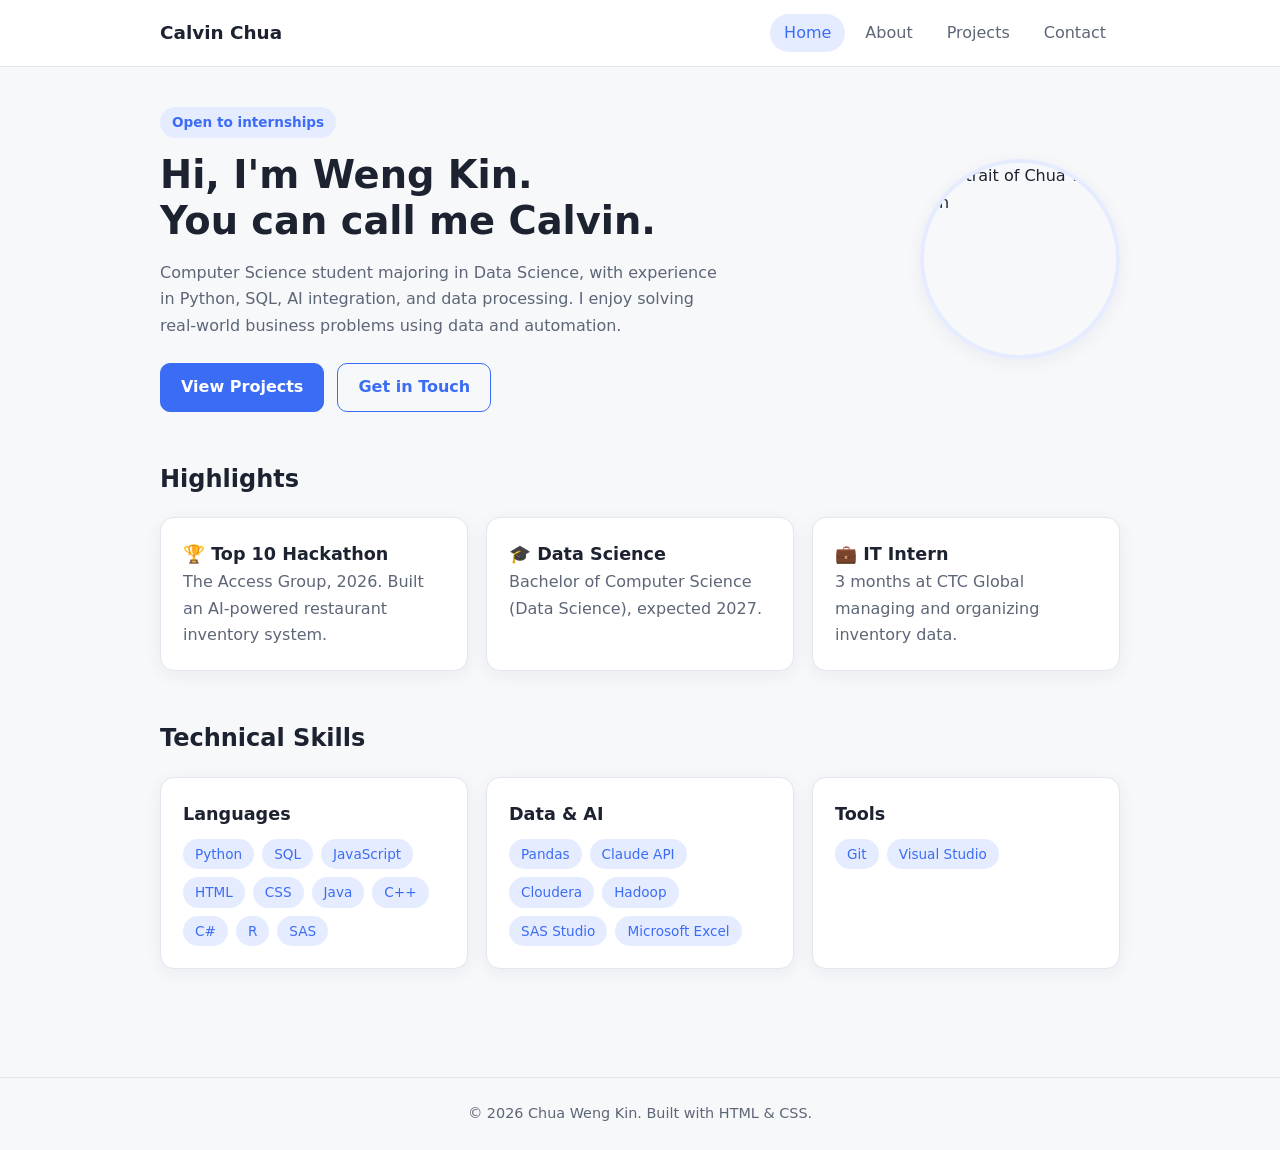
==== index.html @ 623c84b6 "add script" ====
<!DOCTYPE html>
<html lang="en">
<head>
    <meta charset="UTF-8">
    <meta name="viewport" content="width=device-width, initial-scale=1">
    <meta name="description" content="Portfolio of Chua Weng Kin (Calvin), Computer Science (Data Science) student.">
    <title>Chua Weng Kin | Portfolio</title>
    <link rel="stylesheet" href="resources/style.css">
    <script src="resources/theme.js"></script>
</head>
<body>
    <header>
        <nav class="nav">
            <a class="logo" href="index.html">Calvin Chua</a>
            <ul>
                <li><a class="active" href="index.html">Home</a></li>
                <li><a href="about.html">About</a></li>
                <li><a href="projects.html">Projects</a></li>
                <li><a href="contact.html">Contact</a></li>
            </ul>
        </nav>
    </header>

    <main>
        <section class="hero">
            <div class="hero-text">
                <span class="tag">Open to internships</span>
                <h1>Hi, I'm Weng Kin.<br>You can call me Calvin.</h1>
                <p>
                    Computer Science student majoring in Data Science, with experience in Python, SQL,
                    AI integration, and data processing. I enjoy solving real-world business problems
                    using data and automation.
                </p>
                <a class="btn btn-primary" href="projects.html">View Projects</a>
                <a class="btn btn-outline" href="contact.html">Get in Touch</a>
            </div>
            <img src="resources/woody.jpg" alt="Portrait of Chua Weng Kin">
        </section>

        <section>
            <h2>Highlights</h2>
            <div class="grid grid-3">
                <div class="card">
                    <h3>🏆 Top 10 Hackathon</h3>
                    <p class="muted">The Access Group, 2026. Built an AI-powered restaurant inventory system.</p>
                </div>
                <div class="card">
                    <h3>🎓 Data Science</h3>
                    <p class="muted">Bachelor of Computer Science (Data Science), expected 2027.</p>
                </div>
                <div class="card">
                    <h3>💼 IT Intern</h3>
                    <p class="muted">3 months at CTC Global managing and organizing inventory data.</p>
                </div>
            </div>
        </section>

        <section>
            <h2>Technical Skills</h2>
            <div class="grid grid-3">
                <div class="card">
                    <h3>Languages</h3>
                    <div class="chips">
                        <span class="chip">Python</span><span class="chip">SQL</span>
                        <span class="chip">JavaScript</span><span class="chip">HTML</span>
                        <span class="chip">CSS</span><span class="chip">Java</span>
                        <span class="chip">C++</span><span class="chip">C#</span>
                        <span class="chip">R</span><span class="chip">SAS</span>
                    </div>
                </div>
                <div class="card">
                    <h3>Data &amp; AI</h3>
                    <div class="chips">
                        <span class="chip">Pandas</span><span class="chip">Claude API</span>
                        <span class="chip">Cloudera</span><span class="chip">Hadoop</span>
                        <span class="chip">SAS Studio</span><span class="chip">Microsoft Excel</span>
                    </div>
                </div>
                <div class="card">
                    <h3>Tools</h3>
                    <div class="chips">
                        <span class="chip">Git</span><span class="chip">Visual Studio</span>
                    </div>
                </div>
            </div>
        </section>
    </main>

    <footer>&copy; 2026 Chua Weng Kin. Built with HTML &amp; CSS.</footer>
</body>
</html>
---- resources/style.css ----
:root {
  --bg: #f7f8fa;
  --surface: #ffffff;
  --text: #1c2230;
  --muted: #5d6677;
  --accent: #3b6cf6;
  --accent-soft: #e6ecff;
  --border: #e2e6ee;
  --radius: 14px;
  --shadow: 0 4px 18px rgba(20, 30, 60, 0.06);
}

:root[data-theme="dark"] {
  --bg: #0f131b;
  --surface: #171c27;
  --text: #e8ecf4;
  --muted: #9aa4b8;
  --accent: #7b9cff;
  --accent-soft: #212a44;
  --border: #262d3c;
  --shadow: 0 4px 18px rgba(0, 0, 0, 0.35);
}

* { box-sizing: border-box; margin: 0; padding: 0; }

html { scroll-behavior: smooth; }

body {
  font-family: system-ui, -apple-system, "Segoe UI", Roboto, sans-serif;
  background: var(--bg);
  color: var(--text);
  line-height: 1.65;
}

a { color: var(--accent); text-decoration: none; }
a:hover { text-decoration: underline; }

/* ---------- Header / Nav ---------- */
header {
  position: sticky;
  top: 0;
  z-index: 10;
  background: var(--surface);
  border-bottom: 1px solid var(--border);
}

.nav {
  max-width: 1000px;
  margin: 0 auto;
  padding: 14px 20px;
  display: flex;
  align-items: center;
  justify-content: space-between;
  flex-wrap: wrap;
  gap: 10px;
}

.logo { font-weight: 700; font-size: 1.15rem; color: var(--text); }
.logo:hover { text-decoration: none; }

.nav ul { list-style: none; display: flex; gap: 6px; flex-wrap: wrap; }

.nav ul a {
  display: block;
  padding: 6px 14px;
  border-radius: 999px;
  color: var(--muted);
  font-weight: 500;
}

.nav ul a:hover { background: var(--accent-soft); text-decoration: none; }
.nav ul a.active { background: var(--accent-soft); color: var(--accent); }

/* ---------- Layout ---------- */
main { max-width: 1000px; margin: 0 auto; padding: 40px 20px 60px; }

section { margin-bottom: 48px; }

h1 { font-size: 2.4rem; line-height: 1.2; }
h2 { font-size: 1.5rem; margin-bottom: 18px; }
h3 { font-size: 1.1rem; }

.muted { color: var(--muted); }

.card {
  background: var(--surface);
  border: 1px solid var(--border);
  border-radius: var(--radius);
  padding: 22px;
  box-shadow: var(--shadow);
}

.grid { display: grid; gap: 18px; }
.grid-2 { grid-template-columns: repeat(auto-fit, minmax(280px, 1fr)); }
.grid-3 { grid-template-columns: repeat(auto-fit, minmax(220px, 1fr)); }

/* ---------- Theme toggle ---------- */
#theme-toggle {
  background: var(--accent-soft);
  color: var(--accent);
  border: 1px solid var(--border);
  border-radius: 999px;
  padding: 6px 14px;
  font: inherit;
  font-weight: 500;
  cursor: pointer;
}
#theme-toggle:hover { opacity: 0.85; }

/* ---------- Hero ---------- */
.hero {
  display: flex;
  align-items: center;
  gap: 40px;
  flex-wrap: wrap;
}

.hero-text { flex: 1 1 340px; }
.hero-text .tag {
  display: inline-block;
  background: var(--accent-soft);
  color: var(--accent);
  padding: 4px 12px;
  border-radius: 999px;
  font-size: 0.85rem;
  font-weight: 600;
  margin-bottom: 14px;
}
.hero-text p { margin: 16px 0 24px; color: var(--muted); max-width: 55ch; }

.hero img {
  width: 200px;
  height: 200px;
  border-radius: 50%;
  object-fit: cover;
  border: 4px solid var(--accent-soft);
  box-shadow: var(--shadow);
}

/* ---------- Buttons ---------- */
.btn {
  display: inline-block;
  padding: 10px 20px;
  border-radius: 10px;
  font-weight: 600;
  border: 1px solid var(--accent);
  margin-right: 8px;
}
.btn-primary { background: var(--accent); color: #fff; }
.btn-primary:hover { opacity: 0.9; text-decoration: none; }
.btn-outline { color: var(--accent); }
.btn-outline:hover { background: var(--accent-soft); text-decoration: none; }

/* ---------- Chips ---------- */
.chips { display: flex; flex-wrap: wrap; gap: 8px; margin-top: 10px; }
.chip {
  background: var(--accent-soft);
  color: var(--accent);
  padding: 4px 12px;
  border-radius: 999px;
  font-size: 0.85rem;
  font-weight: 500;
}

/* ---------- Timeline (education / experience) ---------- */
.timeline { border-left: 2px solid var(--border); padding-left: 22px; }
.timeline-item { position: relative; margin-bottom: 26px; }
.timeline-item::before {
  content: "";
  position: absolute;
  left: -30px;
  top: 7px;
  width: 12px;
  height: 12px;
  border-radius: 50%;
  background: var(--accent);
}
.timeline-item .date { color: var(--muted); font-size: 0.9rem; }
.timeline-item ul { margin: 8px 0 0 18px; }

ul.list { margin-left: 20px; }
ul.list li { margin-bottom: 6px; }

/* ---------- Project cards ---------- */
.project h3 { margin-bottom: 4px; }
.project ul { margin: 12px 0 0 18px; }
.project li { margin-bottom: 4px; }

/* ---------- Footer ---------- */
footer {
  text-align: center;
  padding: 24px 20px;
  color: var(--muted);
  border-top: 1px solid var(--border);
  font-size: 0.9rem;
}

@media (max-width: 600px) {
  h1 { font-size: 1.9rem; }
  .hero { justify-content: center; text-align: center; }
  .hero-text p { margin-left: auto; margin-right: auto; }
}
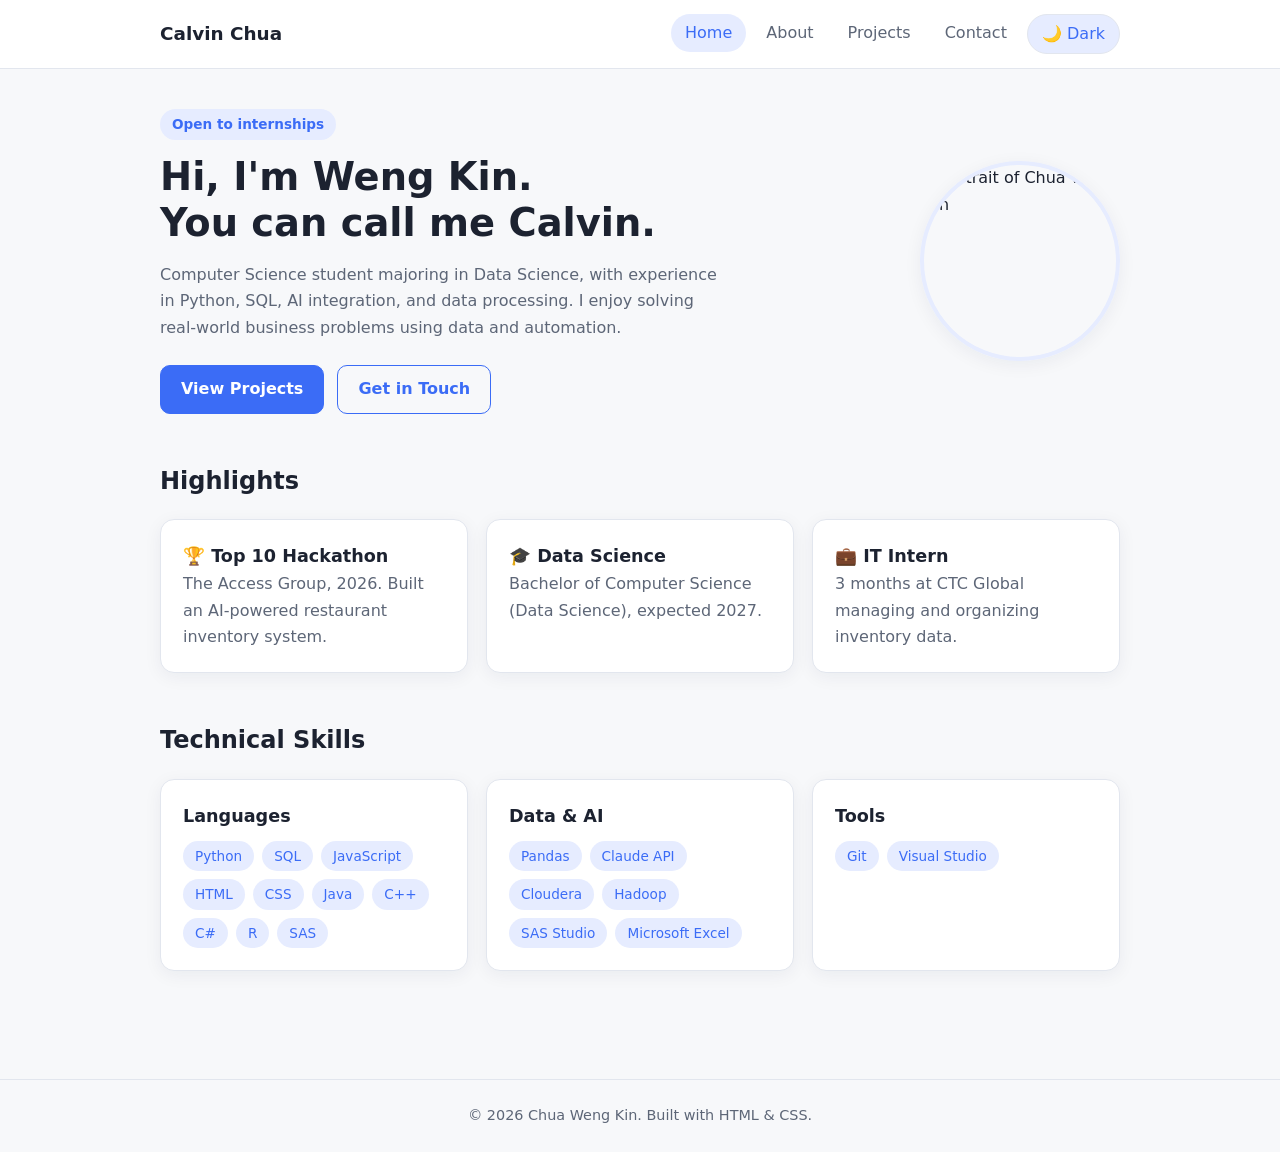
==== commit 4378cb45: "toggle button" ====
--- a/index.html
+++ b/index.html
@@ -17,6 +17,7 @@
                 <li><a href="about.html">About</a></li>
                 <li><a href="projects.html">Projects</a></li>
                 <li><a href="contact.html">Contact</a></li>
+                <li><button id="theme-toggle" type="button">🌙 Dark</button></li>
             </ul>
         </nav>
     </header>
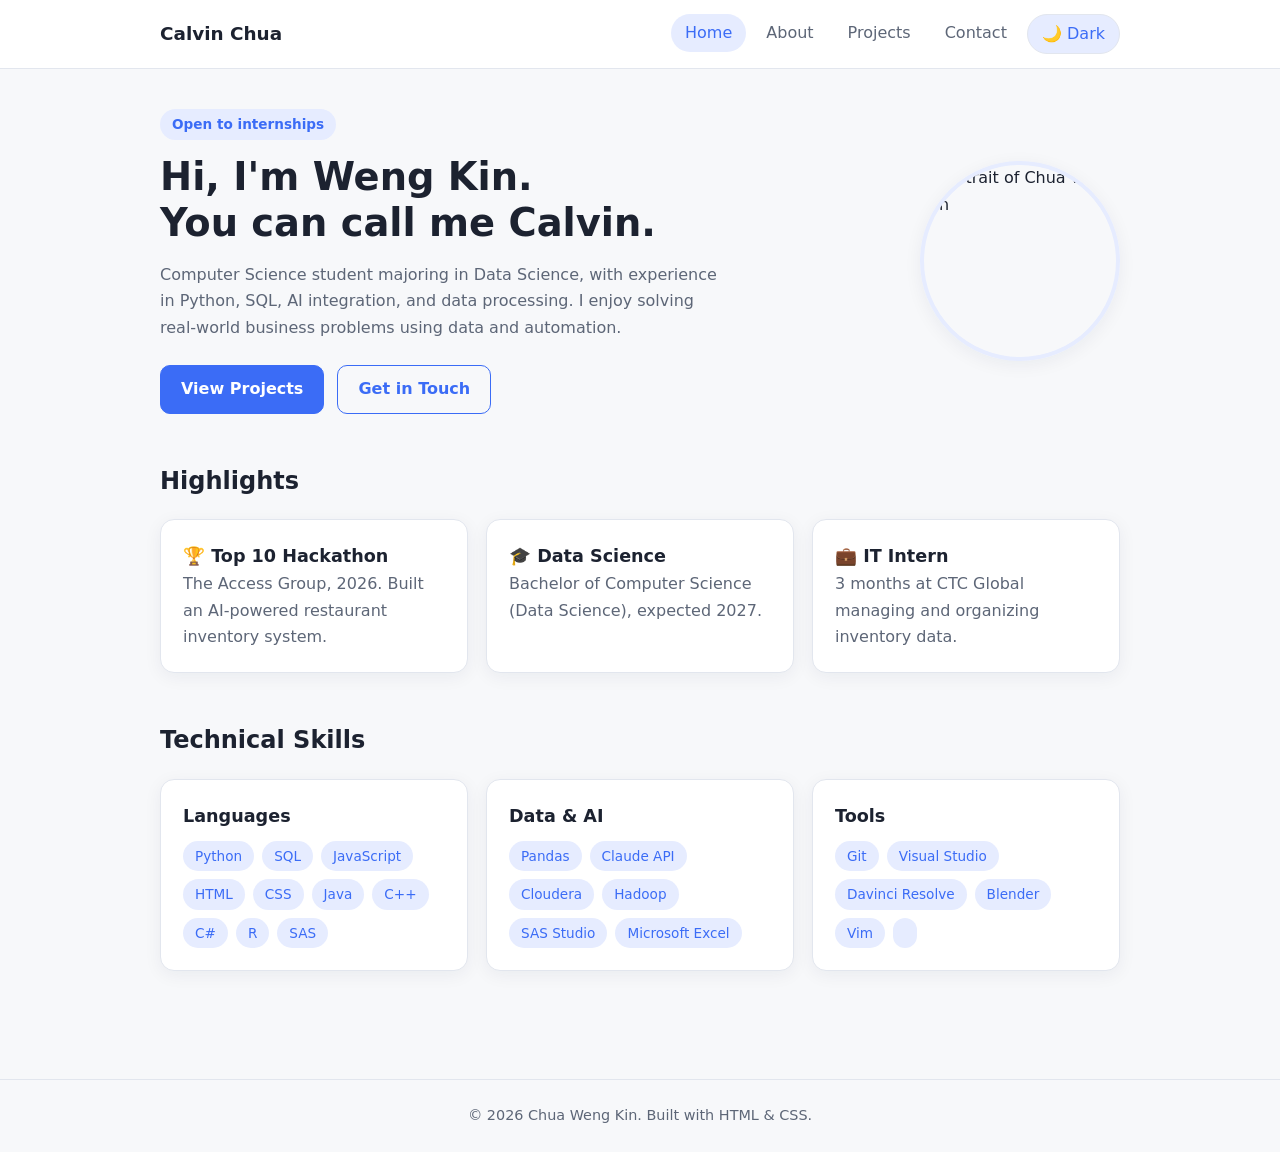
==== commit 3e2f0883: "d" ====
--- a/index.html
+++ b/index.html
@@ -81,6 +81,8 @@
                     <h3>Tools</h3>
                     <div class="chips">
                         <span class="chip">Git</span><span class="chip">Visual Studio</span>
+                        <span class="chip">Davinci Resolve</span><span class="chip">Blender</span>
+                        <span class="chip">Vim</span><span class="chip"></span>
                     </div>
                 </div>
             </div>
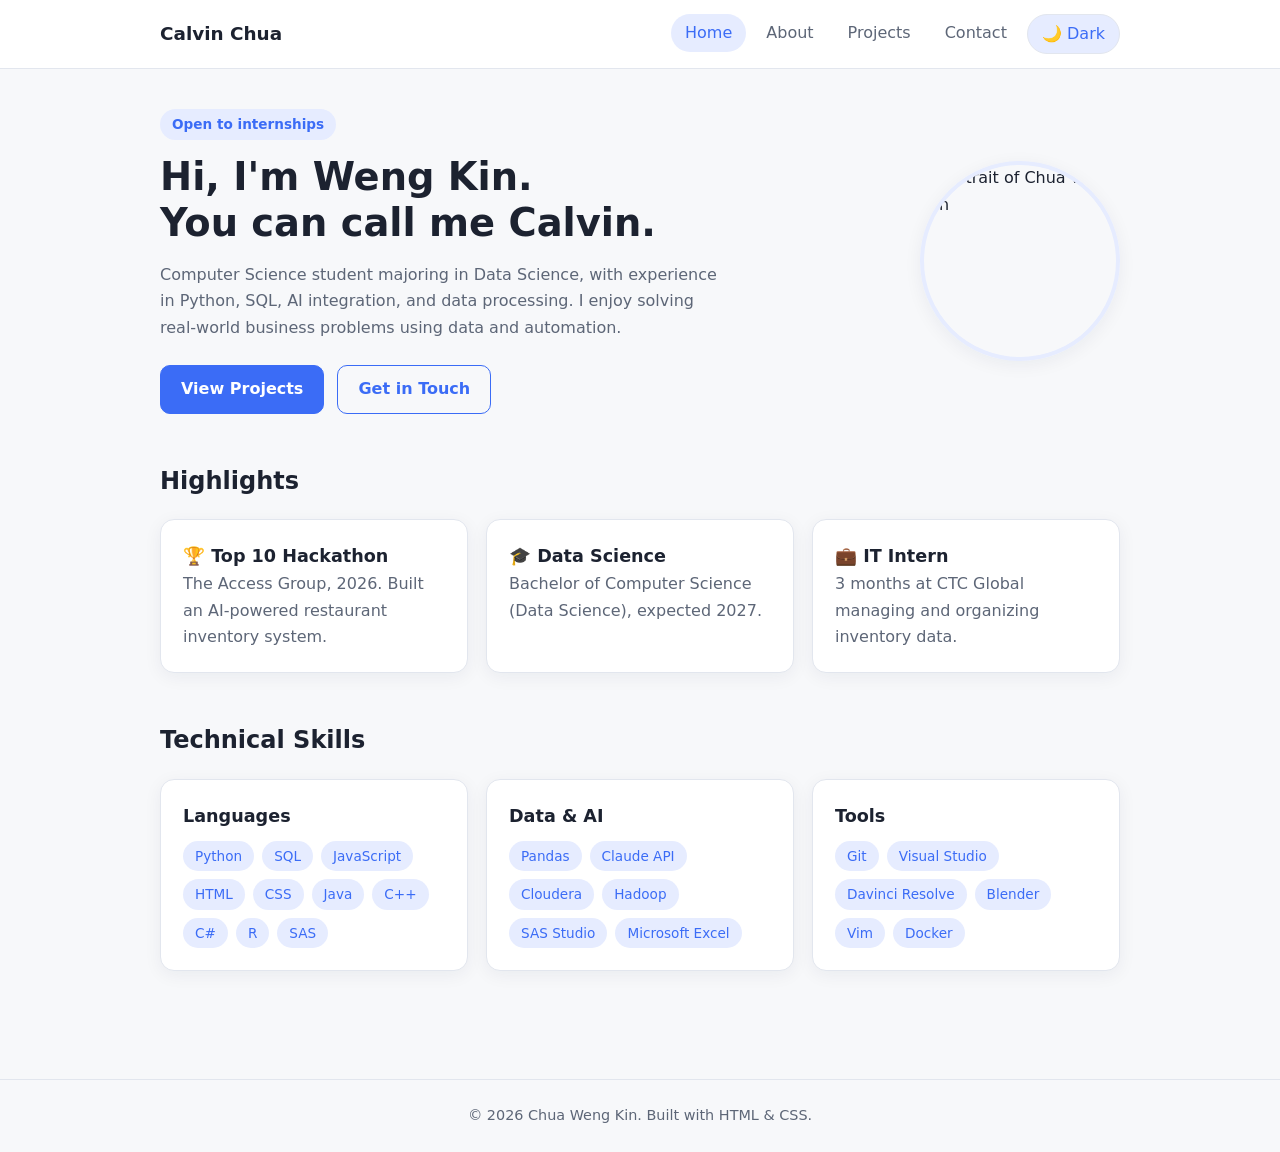
==== commit d934f491: "e" ====
--- a/index.html
+++ b/index.html
@@ -82,7 +82,7 @@
                     <div class="chips">
                         <span class="chip">Git</span><span class="chip">Visual Studio</span>
                         <span class="chip">Davinci Resolve</span><span class="chip">Blender</span>
-                        <span class="chip">Vim</span><span class="chip"></span>
+                        <span class="chip">Vim</span><span class="chip">Docker</span>
                     </div>
                 </div>
             </div>
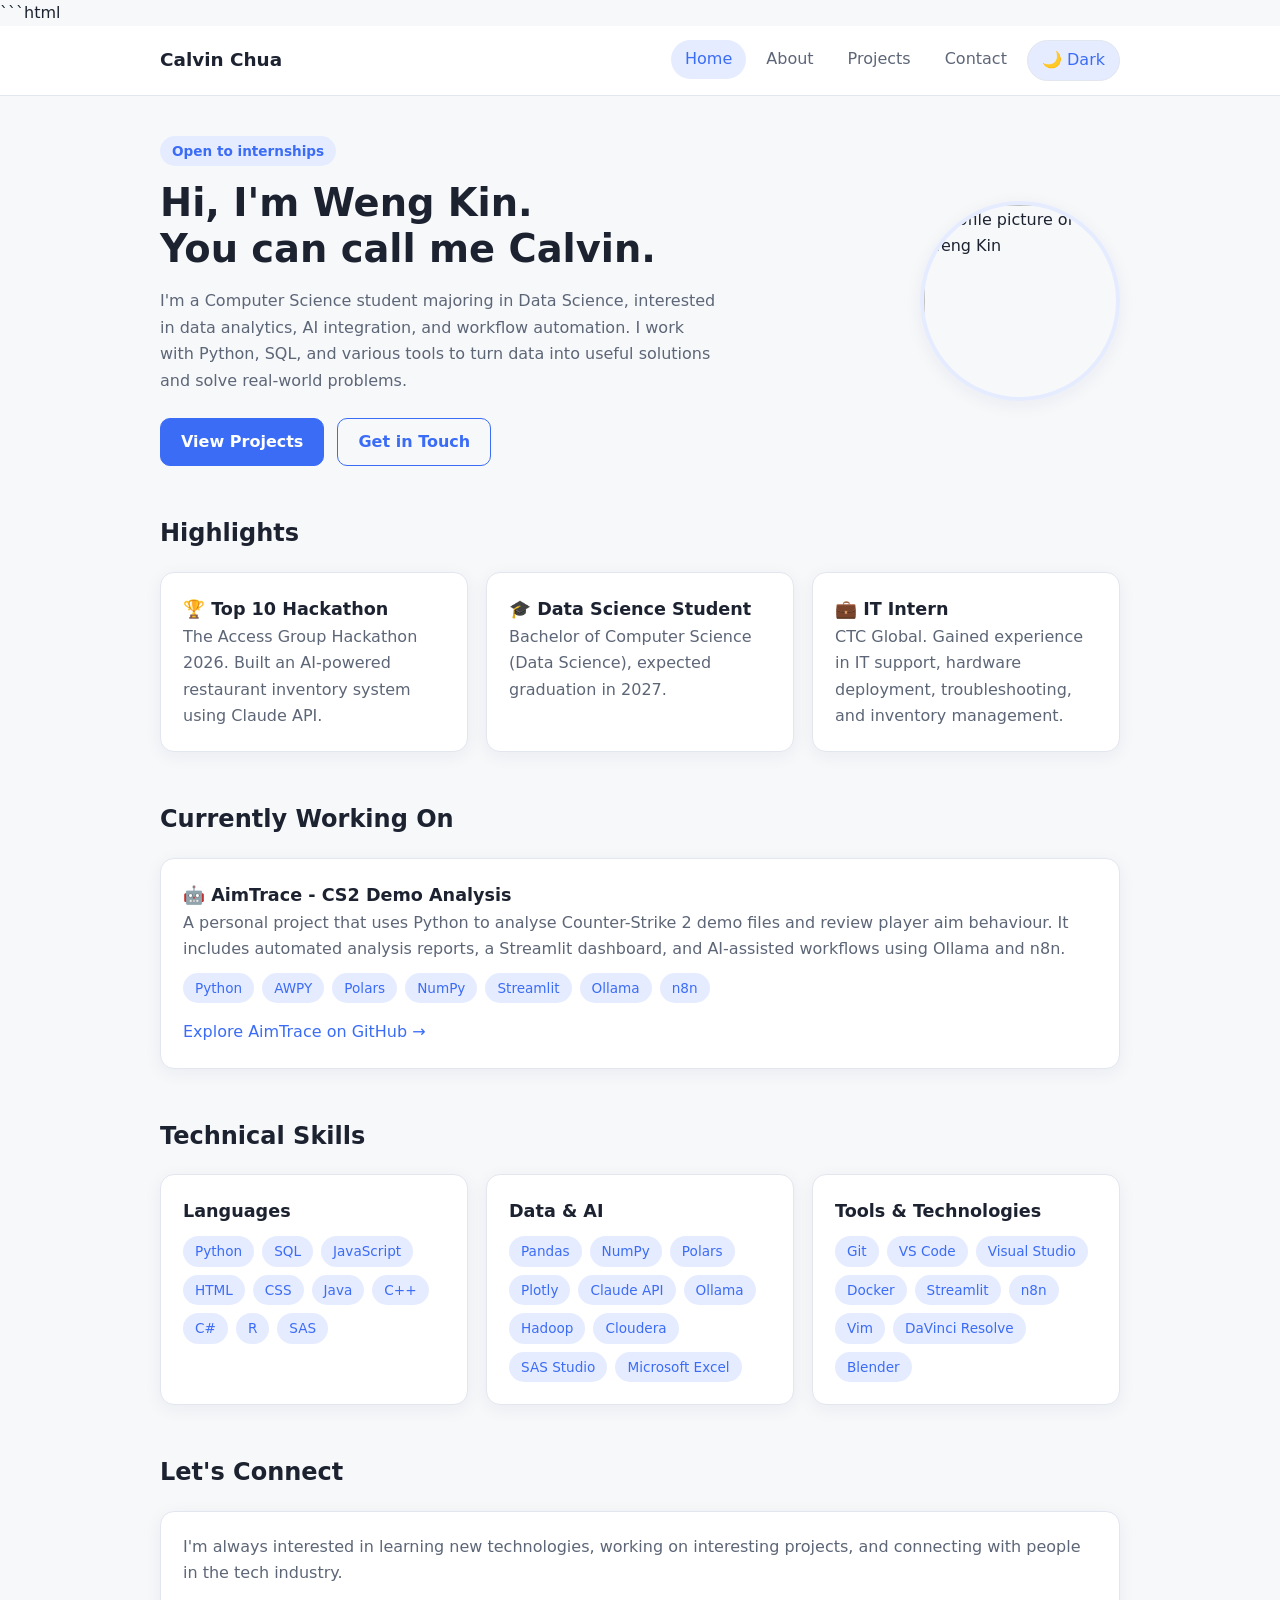
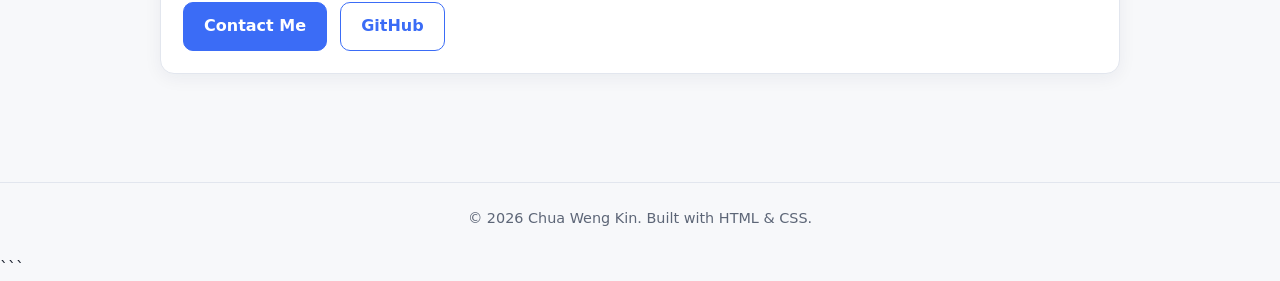
==== commit 368c5f5f: "e" ====
--- a/index.html
+++ b/index.html
@@ -1,12 +1,13 @@
+```html
 <!DOCTYPE html>
 <html lang="en">
 <head>
     <meta charset="UTF-8">
     <meta name="viewport" content="width=device-width, initial-scale=1">
-    <meta name="description" content="Portfolio of Chua Weng Kin (Calvin), Computer Science (Data Science) student.">
-    <title>Chua Weng Kin | Portfolio</title>
+    <meta name="description" content="Portfolio of Chua Weng Kin (Calvin), Computer Science student majoring in Data Science. Explore my projects in Python, data analytics, AI integration, and automation.">
+    <title>Chua Weng Kin | Data Science & AI Portfolio</title>
     <link rel="stylesheet" href="resources/style.css">
-    <script src="resources/theme.js"></script>
+    <script src="resources/theme.js" defer></script>
 </head>
 <body>
     <header>
@@ -23,72 +24,174 @@
     </header>
 
     <main>
+        <!-- Hero Section -->
         <section class="hero">
             <div class="hero-text">
                 <span class="tag">Open to internships</span>
+
                 <h1>Hi, I'm Weng Kin.<br>You can call me Calvin.</h1>
+
                 <p>
-                    Computer Science student majoring in Data Science, with experience in Python, SQL,
-                    AI integration, and data processing. I enjoy solving real-world business problems
-                    using data and automation.
+                    I'm a Computer Science student majoring in Data Science,
+                    interested in data analytics, AI integration, and workflow
+                    automation. I work with Python, SQL, and various tools to
+                    turn data into useful solutions and solve real-world problems.
                 </p>
+
                 <a class="btn btn-primary" href="projects.html">View Projects</a>
                 <a class="btn btn-outline" href="contact.html">Get in Touch</a>
             </div>
-            <img src="resources/woody.jpg" alt="Portrait of Chua Weng Kin">
+
+            <img src="resources/woody.jpg" alt="Profile picture of Weng Kin">
         </section>
 
+        <!-- Highlights Section -->
         <section>
             <h2>Highlights</h2>
+
             <div class="grid grid-3">
                 <div class="card">
                     <h3>🏆 Top 10 Hackathon</h3>
-                    <p class="muted">The Access Group, 2026. Built an AI-powered restaurant inventory system.</p>
+                    <p class="muted">
+                        The Access Group Hackathon 2026.
+                        Built an AI-powered restaurant inventory system
+                        using Claude API.
+                    </p>
                 </div>
+
                 <div class="card">
-                    <h3>🎓 Data Science</h3>
-                    <p class="muted">Bachelor of Computer Science (Data Science), expected 2027.</p>
+                    <h3>🎓 Data Science Student</h3>
+                    <p class="muted">
+                        Bachelor of Computer Science (Data Science),
+                        expected graduation in 2027.
+                    </p>
                 </div>
+
                 <div class="card">
                     <h3>💼 IT Intern</h3>
-                    <p class="muted">3 months at CTC Global managing and organizing inventory data.</p>
+                    <p class="muted">
+                        CTC Global. Gained experience in IT support,
+                        hardware deployment, troubleshooting, and
+                        inventory management.
+                    </p>
                 </div>
             </div>
         </section>
 
+        <!-- Featured Project Section -->
+        <section>
+            <h2>Currently Working On</h2>
+
+            <div class="card">
+                <h3>🤖 AimTrace - CS2 Demo Analysis</h3>
+
+                <p class="muted">
+                    A personal project that uses Python to analyse
+                    Counter-Strike 2 demo files and review player aim behaviour.
+                    It includes automated analysis reports, a Streamlit dashboard,
+                    and AI-assisted workflows using Ollama and n8n.
+                </p>
+
+                <div class="chips">
+                    <span class="chip">Python</span>
+                    <span class="chip">AWPY</span>
+                    <span class="chip">Polars</span>
+                    <span class="chip">NumPy</span>
+                    <span class="chip">Streamlit</span>
+                    <span class="chip">Ollama</span>
+                    <span class="chip">n8n</span>
+                </div>
+
+                <p style="margin-top: 16px;">
+                    <a href="https://github.com/wkinc/aimtrace-cs2"
+                       target="_blank" rel="noopener">
+                        Explore AimTrace on GitHub →
+                    </a>
+                </p>
+            </div>
+        </section>
+
+        <!-- Technical Skills Section -->
         <section>
             <h2>Technical Skills</h2>
+
             <div class="grid grid-3">
+
                 <div class="card">
                     <h3>Languages</h3>
                     <div class="chips">
-                        <span class="chip">Python</span><span class="chip">SQL</span>
-                        <span class="chip">JavaScript</span><span class="chip">HTML</span>
-                        <span class="chip">CSS</span><span class="chip">Java</span>
-                        <span class="chip">C++</span><span class="chip">C#</span>
-                        <span class="chip">R</span><span class="chip">SAS</span>
+                        <span class="chip">Python</span>
+                        <span class="chip">SQL</span>
+                        <span class="chip">JavaScript</span>
+                        <span class="chip">HTML</span>
+                        <span class="chip">CSS</span>
+                        <span class="chip">Java</span>
+                        <span class="chip">C++</span>
+                        <span class="chip">C#</span>
+                        <span class="chip">R</span>
+                        <span class="chip">SAS</span>
                     </div>
                 </div>
+
                 <div class="card">
                     <h3>Data &amp; AI</h3>
                     <div class="chips">
-                        <span class="chip">Pandas</span><span class="chip">Claude API</span>
-                        <span class="chip">Cloudera</span><span class="chip">Hadoop</span>
-                        <span class="chip">SAS Studio</span><span class="chip">Microsoft Excel</span>
+                        <span class="chip">Pandas</span>
+                        <span class="chip">NumPy</span>
+                        <span class="chip">Polars</span>
+                        <span class="chip">Plotly</span>
+                        <span class="chip">Claude API</span>
+                        <span class="chip">Ollama</span>
+                        <span class="chip">Hadoop</span>
+                        <span class="chip">Cloudera</span>
+                        <span class="chip">SAS Studio</span>
+                        <span class="chip">Microsoft Excel</span>
                     </div>
                 </div>
+
                 <div class="card">
-                    <h3>Tools</h3>
+                    <h3>Tools &amp; Technologies</h3>
                     <div class="chips">
-                        <span class="chip">Git</span><span class="chip">Visual Studio</span>
-                        <span class="chip">Davinci Resolve</span><span class="chip">Blender</span>
-                        <span class="chip">Vim</span><span class="chip">Docker</span>
+                        <span class="chip">Git</span>
+                        <span class="chip">VS Code</span>
+                        <span class="chip">Visual Studio</span>
+                        <span class="chip">Docker</span>
+                        <span class="chip">Streamlit</span>
+                        <span class="chip">n8n</span>
+                        <span class="chip">Vim</span>
+                        <span class="chip">DaVinci Resolve</span>
+                        <span class="chip">Blender</span>
                     </div>
                 </div>
+
             </div>
         </section>
+
+        <!-- Contact Section -->
+        <section>
+            <h2>Let's Connect</h2>
+
+            <div class="card">
+                <p class="muted">
+                    I'm always interested in learning new technologies,
+                    working on interesting projects, and connecting with
+                    people in the tech industry.
+                </p>
+
+                <p style="margin-top: 16px;">
+                    <a class="btn btn-primary" href="contact.html">Contact Me</a>
+                    <a class="btn btn-outline"
+                       href="https://github.com/wkinc"
+                       target="_blank" rel="noopener">
+                        GitHub
+                    </a>
+                </p>
+            </div>
+        </section>
+
     </main>
 
     <footer>&copy; 2026 Chua Weng Kin. Built with HTML &amp; CSS.</footer>
 </body>
 </html>
+```
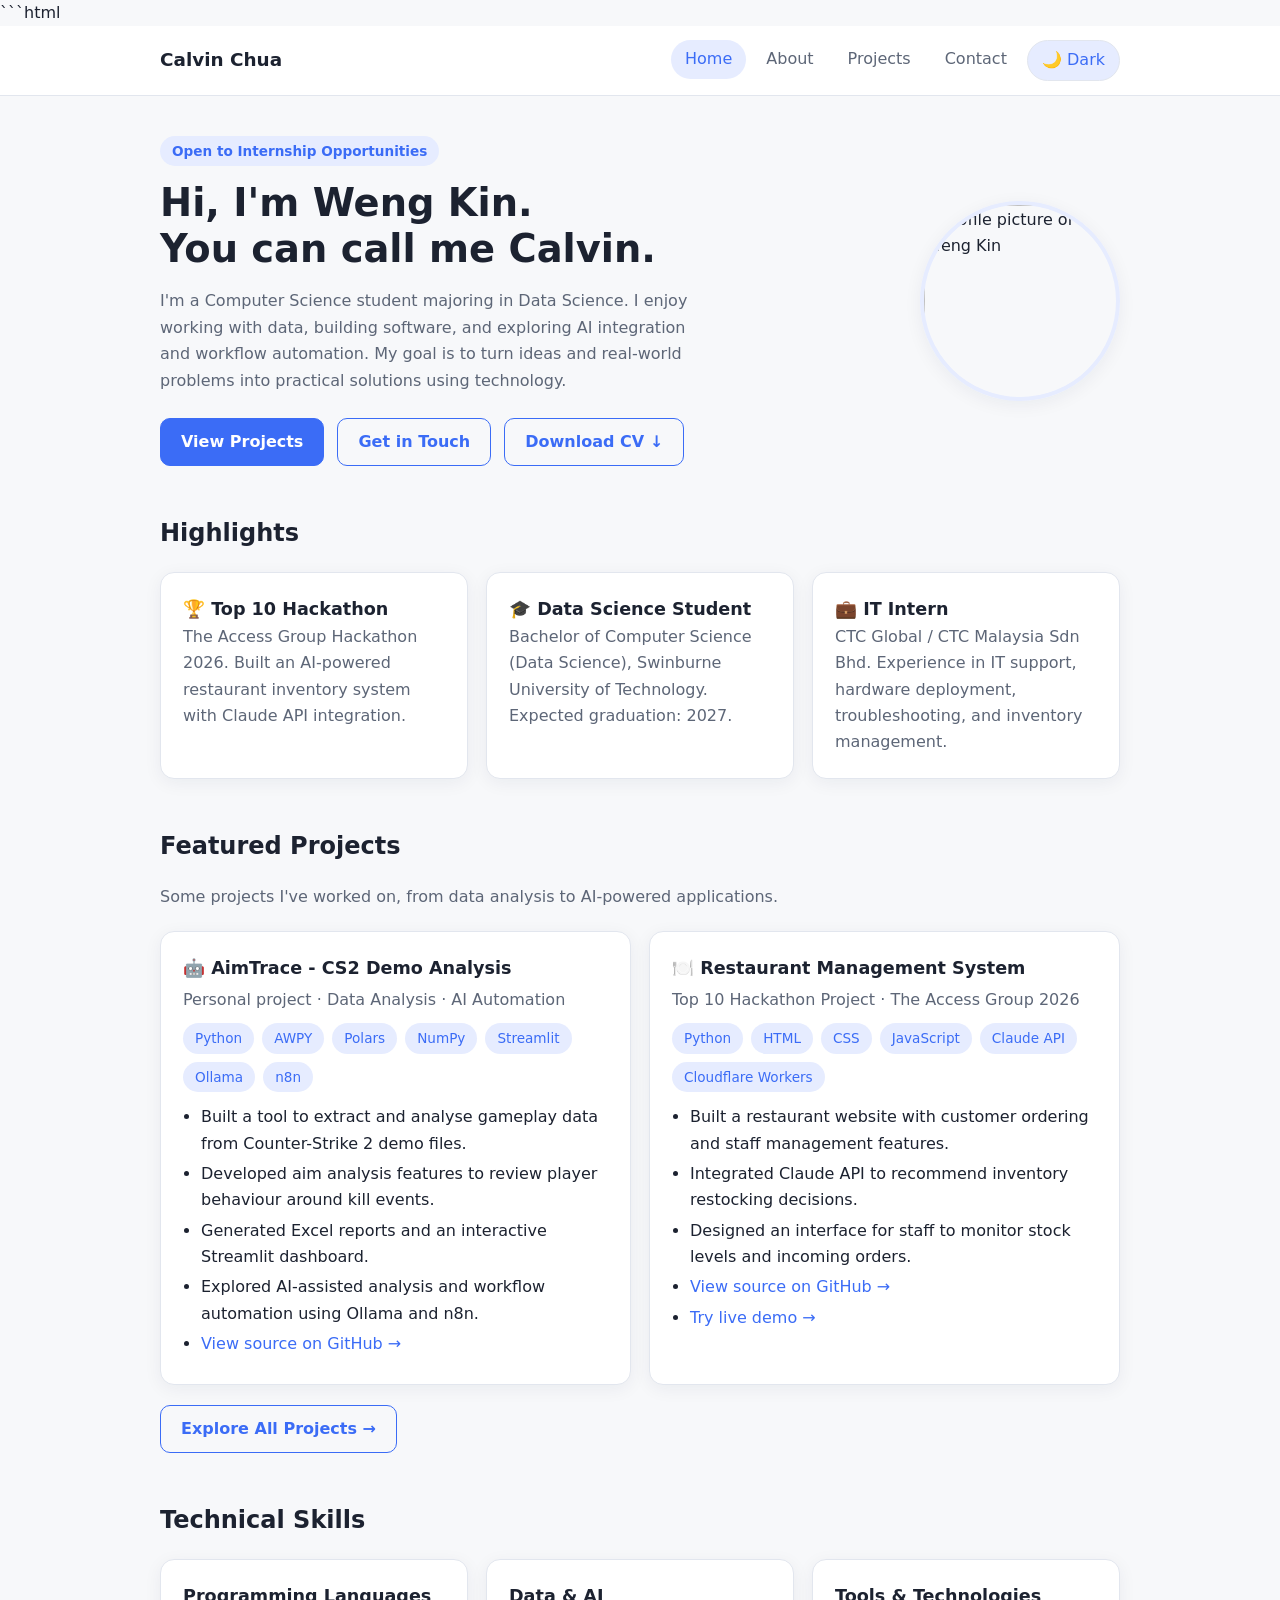
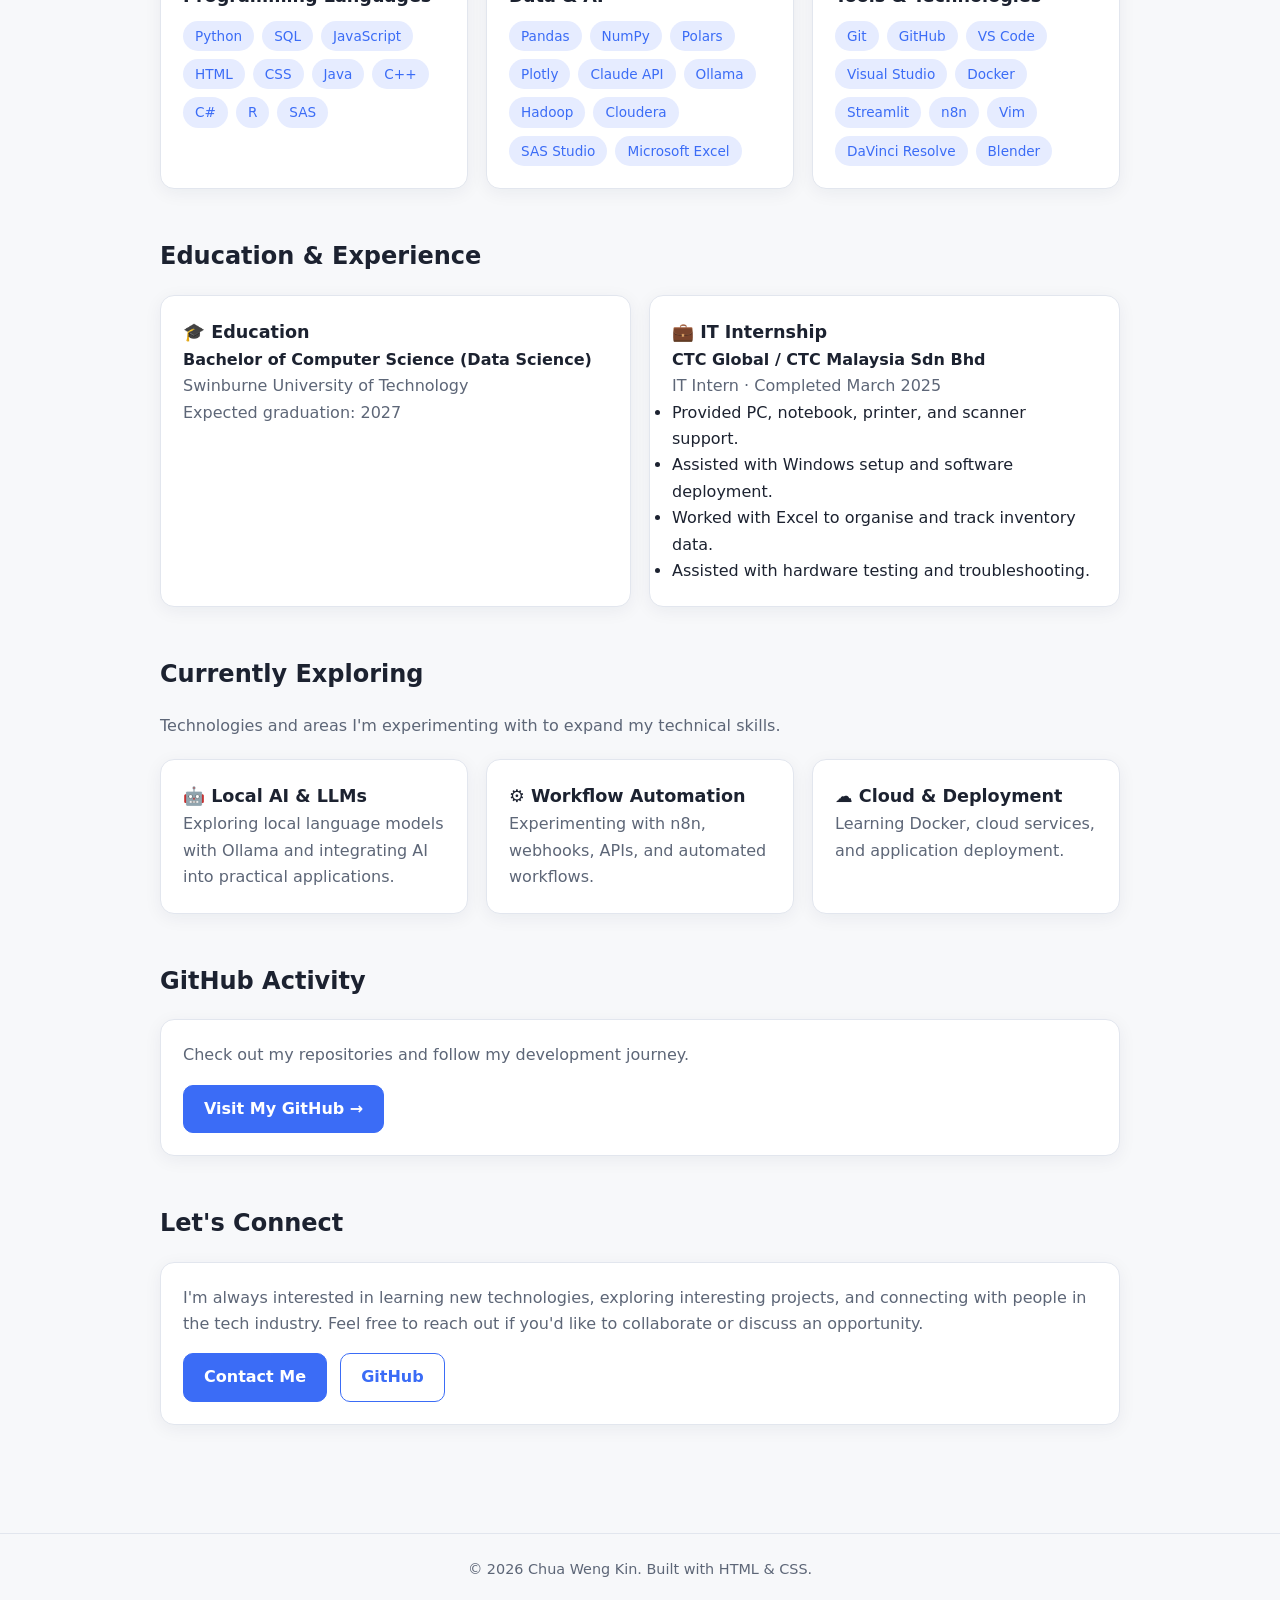
==== commit f93dec47: "Revise index.html for clarity and content updates Updated meta tags, improved text clarity, and refi" ====
--- a/index.html
+++ b/index.html
@@ -4,15 +4,28 @@
 <head>
     <meta charset="UTF-8">
     <meta name="viewport" content="width=device-width, initial-scale=1">
-    <meta name="description" content="Portfolio of Chua Weng Kin (Calvin), Computer Science student majoring in Data Science. Explore my projects in Python, data analytics, AI integration, and automation.">
-    <title>Chua Weng Kin | Data Science & AI Portfolio</title>
+
+    <meta name="description" content="Calvin Chua (Weng Kin) - Computer Science student majoring in Data Science. Explore my projects in Python, data analytics, AI integration, and automation.">
+
+    <meta name="keywords" content="Calvin Chua, Data Science, Python, AI, Automation, Software Development, Portfolio">
+
+    <meta name="author" content="Chua Weng Kin">
+
+    <meta name="theme-color" content="#111827">
+
+    <title>Chua Weng Kin | Data Science, AI & Software Portfolio</title>
+
     <link rel="stylesheet" href="resources/style.css">
     <script src="resources/theme.js" defer></script>
 </head>
+
 <body>
+
+    <!-- Navigation -->
     <header>
         <nav class="nav">
             <a class="logo" href="index.html">Calvin Chua</a>
+
             <ul>
                 <li><a class="active" href="index.html">Home</a></li>
                 <li><a href="about.html">About</a></li>
@@ -24,101 +37,221 @@
     </header>
 
     <main>
+
         <!-- Hero Section -->
         <section class="hero">
             <div class="hero-text">
-                <span class="tag">Open to internships</span>
-
-                <h1>Hi, I'm Weng Kin.<br>You can call me Calvin.</h1>
+
+                <span class="tag">Open to Internship Opportunities</span>
+
+                <h1>
+                    Hi, I'm Weng Kin.<br>
+                    You can call me Calvin.
+                </h1>
 
                 <p>
-                    I'm a Computer Science student majoring in Data Science,
-                    interested in data analytics, AI integration, and workflow
-                    automation. I work with Python, SQL, and various tools to
-                    turn data into useful solutions and solve real-world problems.
+                    I'm a Computer Science student majoring in Data Science.
+                    I enjoy working with data, building software, and exploring
+                    AI integration and workflow automation.
+
+                    My goal is to turn ideas and real-world problems into
+                    practical solutions using technology.
                 </p>
 
-                <a class="btn btn-primary" href="projects.html">View Projects</a>
-                <a class="btn btn-outline" href="contact.html">Get in Touch</a>
+                <a class="btn btn-primary" href="projects.html">
+                    View Projects
+                </a>
+
+                <a class="btn btn-outline" href="contact.html">
+                    Get in Touch
+                </a>
+
+                <a class="btn btn-outline"
+                   href="resources/Calvin_Chua_CV.pdf"
+                   target="_blank"
+                   rel="noopener">
+                    Download CV ↓
+                </a>
+
             </div>
 
             <img src="resources/woody.jpg" alt="Profile picture of Weng Kin">
         </section>
 
-        <!-- Highlights Section -->
+
+        <!-- Highlights -->
         <section>
             <h2>Highlights</h2>
 
             <div class="grid grid-3">
+
                 <div class="card">
                     <h3>🏆 Top 10 Hackathon</h3>
+
                     <p class="muted">
                         The Access Group Hackathon 2026.
                         Built an AI-powered restaurant inventory system
-                        using Claude API.
+                        with Claude API integration.
                     </p>
                 </div>
 
                 <div class="card">
                     <h3>🎓 Data Science Student</h3>
+
                     <p class="muted">
                         Bachelor of Computer Science (Data Science),
-                        expected graduation in 2027.
+                        Swinburne University of Technology.
+                        Expected graduation: 2027.
                     </p>
                 </div>
 
                 <div class="card">
                     <h3>💼 IT Intern</h3>
-                    <p class="muted">
-                        CTC Global. Gained experience in IT support,
-                        hardware deployment, troubleshooting, and
-                        inventory management.
-                    </p>
-                </div>
-            </div>
-        </section>
-
-        <!-- Featured Project Section -->
-        <section>
-            <h2>Currently Working On</h2>
-
-            <div class="card">
-                <h3>🤖 AimTrace - CS2 Demo Analysis</h3>
-
-                <p class="muted">
-                    A personal project that uses Python to analyse
-                    Counter-Strike 2 demo files and review player aim behaviour.
-                    It includes automated analysis reports, a Streamlit dashboard,
-                    and AI-assisted workflows using Ollama and n8n.
-                </p>
-
-                <div class="chips">
-                    <span class="chip">Python</span>
-                    <span class="chip">AWPY</span>
-                    <span class="chip">Polars</span>
-                    <span class="chip">NumPy</span>
-                    <span class="chip">Streamlit</span>
-                    <span class="chip">Ollama</span>
-                    <span class="chip">n8n</span>
-                </div>
-
-                <p style="margin-top: 16px;">
-                    <a href="https://github.com/wkinc/aimtrace-cs2"
-                       target="_blank" rel="noopener">
-                        Explore AimTrace on GitHub →
-                    </a>
-                </p>
-            </div>
-        </section>
-
-        <!-- Technical Skills Section -->
+
+                    <p class="muted">
+                        CTC Global / CTC Malaysia Sdn Bhd.
+                        Experience in IT support, hardware deployment,
+                        troubleshooting, and inventory management.
+                    </p>
+                </div>
+
+            </div>
+        </section>
+
+
+        <!-- Featured Projects -->
+        <section>
+            <h2>Featured Projects</h2>
+
+            <p class="muted" style="margin-top: 8px; margin-bottom: 20px;">
+                Some projects I've worked on, from data analysis
+                to AI-powered applications.
+            </p>
+
+            <div class="grid grid-2">
+
+                <!-- AimTrace -->
+                <article class="card project">
+
+                    <h3>🤖 AimTrace - CS2 Demo Analysis</h3>
+
+                    <p class="muted">
+                        Personal project · Data Analysis · AI Automation
+                    </p>
+
+                    <div class="chips">
+                        <span class="chip">Python</span>
+                        <span class="chip">AWPY</span>
+                        <span class="chip">Polars</span>
+                        <span class="chip">NumPy</span>
+                        <span class="chip">Streamlit</span>
+                        <span class="chip">Ollama</span>
+                        <span class="chip">n8n</span>
+                    </div>
+
+                    <ul>
+                        <li>
+                            Built a tool to extract and analyse gameplay
+                            data from Counter-Strike 2 demo files.
+                        </li>
+
+                        <li>
+                            Developed aim analysis features to review
+                            player behaviour around kill events.
+                        </li>
+
+                        <li>
+                            Generated Excel reports and an interactive
+                            Streamlit dashboard.
+                        </li>
+
+                        <li>
+                            Explored AI-assisted analysis and workflow
+                            automation using Ollama and n8n.
+                        </li>
+
+                        <li>
+                            <a href="https://github.com/wkinc/aimtrace-cs2"
+                               target="_blank" rel="noopener">
+                                View source on GitHub →
+                            </a>
+                        </li>
+                    </ul>
+
+                </article>
+
+
+                <!-- Restaurant Management -->
+                <article class="card project">
+
+                    <h3>🍽️ Restaurant Management System</h3>
+
+                    <p class="muted">
+                        Top 10 Hackathon Project · The Access Group 2026
+                    </p>
+
+                    <div class="chips">
+                        <span class="chip">Python</span>
+                        <span class="chip">HTML</span>
+                        <span class="chip">CSS</span>
+                        <span class="chip">JavaScript</span>
+                        <span class="chip">Claude API</span>
+                        <span class="chip">Cloudflare Workers</span>
+                    </div>
+
+                    <ul>
+                        <li>
+                            Built a restaurant website with customer
+                            ordering and staff management features.
+                        </li>
+
+                        <li>
+                            Integrated Claude API to recommend
+                            inventory restocking decisions.
+                        </li>
+
+                        <li>
+                            Designed an interface for staff to monitor
+                            stock levels and incoming orders.
+                        </li>
+
+                        <li>
+                            <a href="https://github.com/wkinc/restaurant-project---Rebuild"
+                               target="_blank" rel="noopener">
+                                View source on GitHub →
+                            </a>
+                        </li>
+
+                        <li>
+                            <a href="https://wkinc.github.io/restaurant-project---Rebuild/"
+                               target="_blank" rel="noopener">
+                                Try live demo →
+                            </a>
+                        </li>
+                    </ul>
+
+                </article>
+
+            </div>
+
+            <p style="margin-top: 20px;">
+                <a class="btn btn-outline" href="projects.html">
+                    Explore All Projects →
+                </a>
+            </p>
+
+        </section>
+
+
+        <!-- Technical Skills -->
         <section>
             <h2>Technical Skills</h2>
 
             <div class="grid grid-3">
 
                 <div class="card">
-                    <h3>Languages</h3>
+                    <h3>Programming Languages</h3>
+
                     <div class="chips">
                         <span class="chip">Python</span>
                         <span class="chip">SQL</span>
@@ -133,8 +266,10 @@
                     </div>
                 </div>
 
-                <div class="card">
-                    <h3>Data &amp; AI</h3>
+
+                <div class="card">
+                    <h3>Data & AI</h3>
+
                     <div class="chips">
                         <span class="chip">Pandas</span>
                         <span class="chip">NumPy</span>
@@ -149,10 +284,13 @@
                     </div>
                 </div>
 
-                <div class="card">
-                    <h3>Tools &amp; Technologies</h3>
+
+                <div class="card">
+                    <h3>Tools & Technologies</h3>
+
                     <div class="chips">
                         <span class="chip">Git</span>
+                        <span class="chip">GitHub</span>
                         <span class="chip">VS Code</span>
                         <span class="chip">Visual Studio</span>
                         <span class="chip">Docker</span>
@@ -167,31 +305,153 @@
             </div>
         </section>
 
-        <!-- Contact Section -->
+
+        <!-- Education & Experience -->
+        <section>
+            <h2>Education & Experience</h2>
+
+            <div class="grid grid-2">
+
+                <div class="card">
+                    <h3>🎓 Education</h3>
+
+                    <p><strong>Bachelor of Computer Science (Data Science)</strong></p>
+
+                    <p class="muted">
+                        Swinburne University of Technology
+                    </p>
+
+                    <p class="muted">
+                        Expected graduation: 2027
+                    </p>
+                </div>
+
+
+                <div class="card">
+                    <h3>💼 IT Internship</h3>
+
+                    <p><strong>CTC Global / CTC Malaysia Sdn Bhd</strong></p>
+
+                    <p class="muted">
+                        IT Intern · Completed March 2025
+                    </p>
+
+                    <ul>
+                        <li>Provided PC, notebook, printer, and scanner support.</li>
+                        <li>Assisted with Windows setup and software deployment.</li>
+                        <li>Worked with Excel to organise and track inventory data.</li>
+                        <li>Assisted with hardware testing and troubleshooting.</li>
+                    </ul>
+                </div>
+
+            </div>
+        </section>
+
+
+        <!-- Currently Exploring -->
+        <section>
+            <h2>Currently Exploring</h2>
+
+            <p class="muted" style="margin-top: 8px; margin-bottom: 20px;">
+                Technologies and areas I'm experimenting with
+                to expand my technical skills.
+            </p>
+
+            <div class="grid grid-3">
+
+                <div class="card">
+                    <h3>🤖 Local AI & LLMs</h3>
+
+                    <p class="muted">
+                        Exploring local language models with Ollama
+                        and integrating AI into practical applications.
+                    </p>
+                </div>
+
+
+                <div class="card">
+                    <h3>⚙️ Workflow Automation</h3>
+
+                    <p class="muted">
+                        Experimenting with n8n, webhooks, APIs,
+                        and automated workflows.
+                    </p>
+                </div>
+
+
+                <div class="card">
+                    <h3>☁️ Cloud & Deployment</h3>
+
+                    <p class="muted">
+                        Learning Docker, cloud services,
+                        and application deployment.
+                    </p>
+                </div>
+
+            </div>
+        </section>
+
+
+        <!-- GitHub Activity -->
+        <section>
+            <h2>GitHub Activity</h2>
+
+            <div class="card">
+
+                <p class="muted">
+                    Check out my repositories and follow my development journey.
+                </p>
+
+                <p style="margin-top: 16px;">
+                    <a class="btn btn-primary"
+                       href="https://github.com/wkinc"
+                       target="_blank" rel="noopener">
+                        Visit My GitHub →
+                    </a>
+                </p>
+
+            </div>
+        </section>
+
+
+        <!-- Contact -->
         <section>
             <h2>Let's Connect</h2>
 
             <div class="card">
+
                 <p class="muted">
                     I'm always interested in learning new technologies,
-                    working on interesting projects, and connecting with
+                    exploring interesting projects, and connecting with
                     people in the tech industry.
+
+                    Feel free to reach out if you'd like to collaborate
+                    or discuss an opportunity.
                 </p>
 
                 <p style="margin-top: 16px;">
-                    <a class="btn btn-primary" href="contact.html">Contact Me</a>
+                    <a class="btn btn-primary" href="contact.html">
+                        Contact Me
+                    </a>
+
                     <a class="btn btn-outline"
                        href="https://github.com/wkinc"
                        target="_blank" rel="noopener">
                         GitHub
                     </a>
                 </p>
+
             </div>
         </section>
 
     </main>
 
-    <footer>&copy; 2026 Chua Weng Kin. Built with HTML &amp; CSS.</footer>
+
+    <!-- Footer -->
+    <footer>
+        &copy; 2026 Chua Weng Kin. Built with HTML &amp; CSS.
+    </footer>
+
 </body>
 </html>
 ```
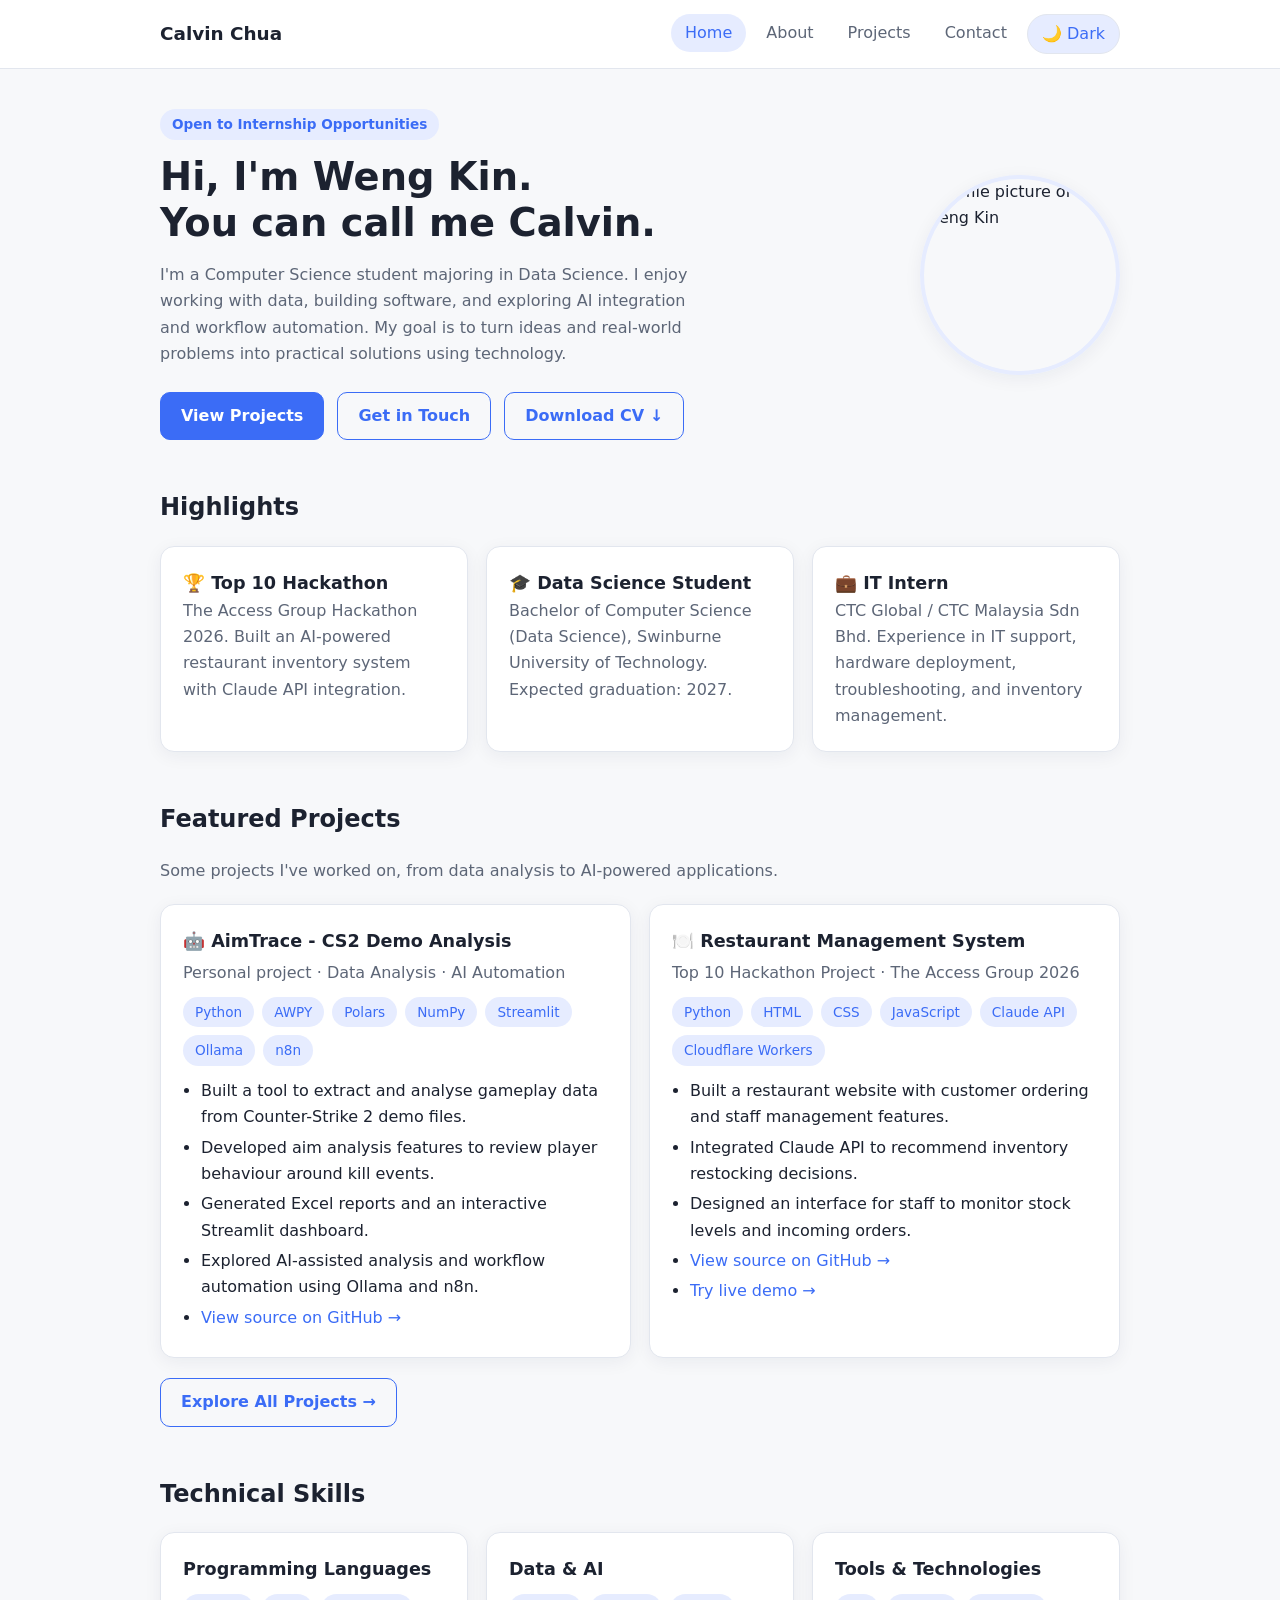
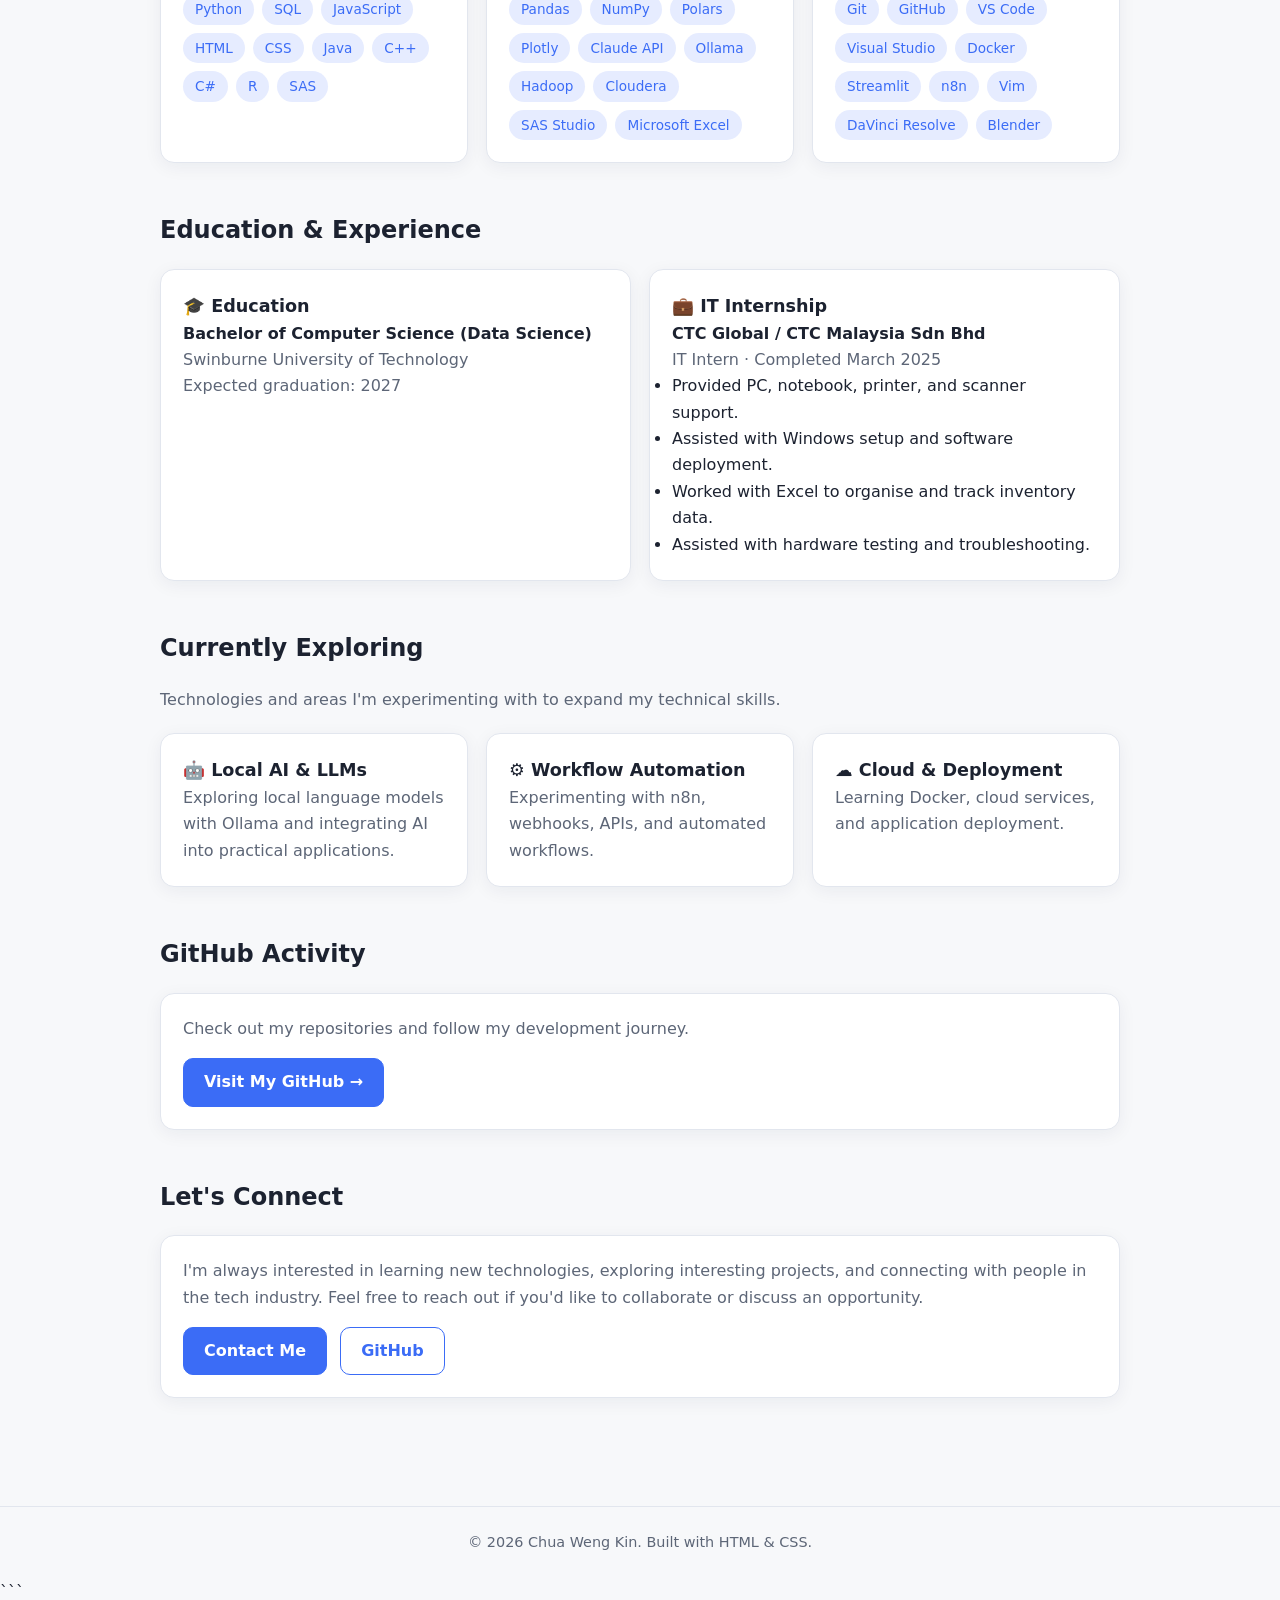
==== commit 0057ba77: "Remove markdown code block from index.html" ====
--- a/index.html
+++ b/index.html
@@ -1,4 +1,3 @@
-```html
 <!DOCTYPE html>
 <html lang="en">
 <head>
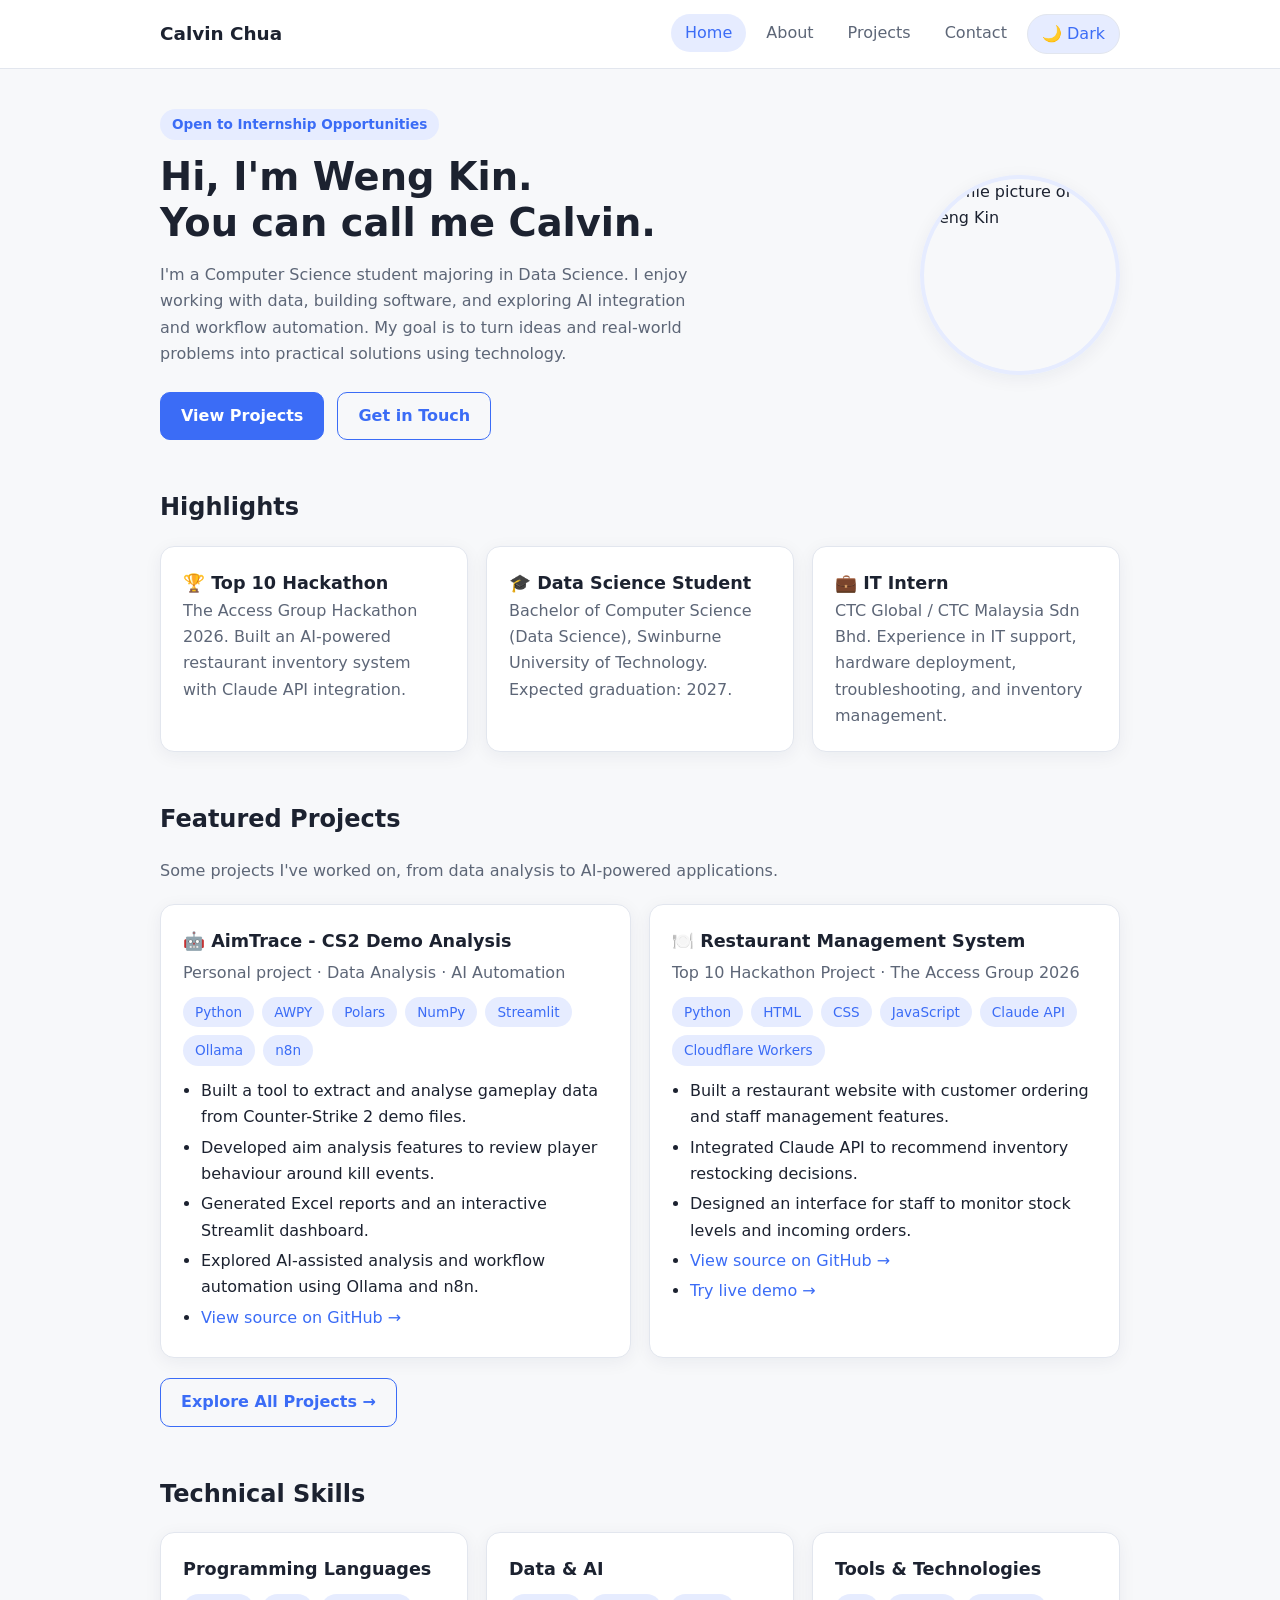
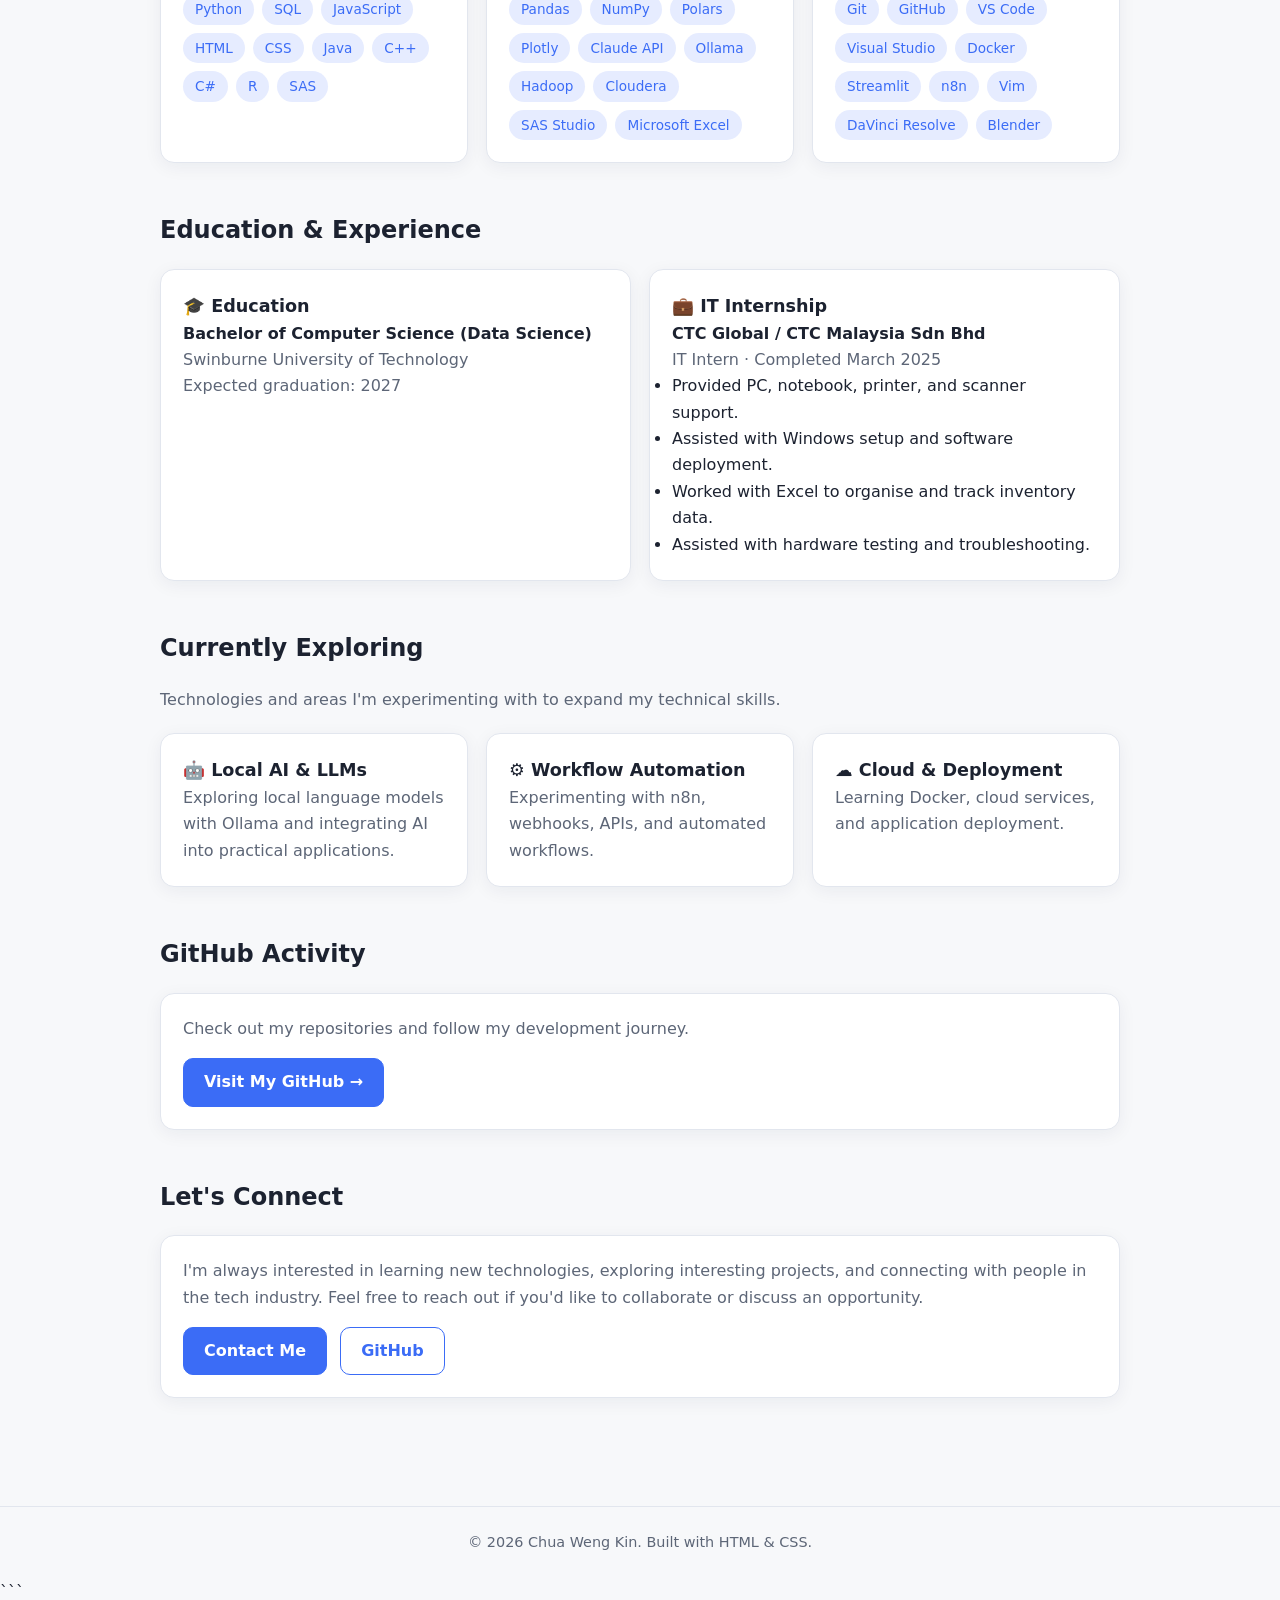
==== commit bae875e4: "Remove CV download link from index.html Removed the CV download link from the index page." ====
--- a/index.html
+++ b/index.html
@@ -63,13 +63,6 @@
 
                 <a class="btn btn-outline" href="contact.html">
                     Get in Touch
-                </a>
-
-                <a class="btn btn-outline"
-                   href="resources/Calvin_Chua_CV.pdf"
-                   target="_blank"
-                   rel="noopener">
-                    Download CV ↓
                 </a>
 
             </div>
